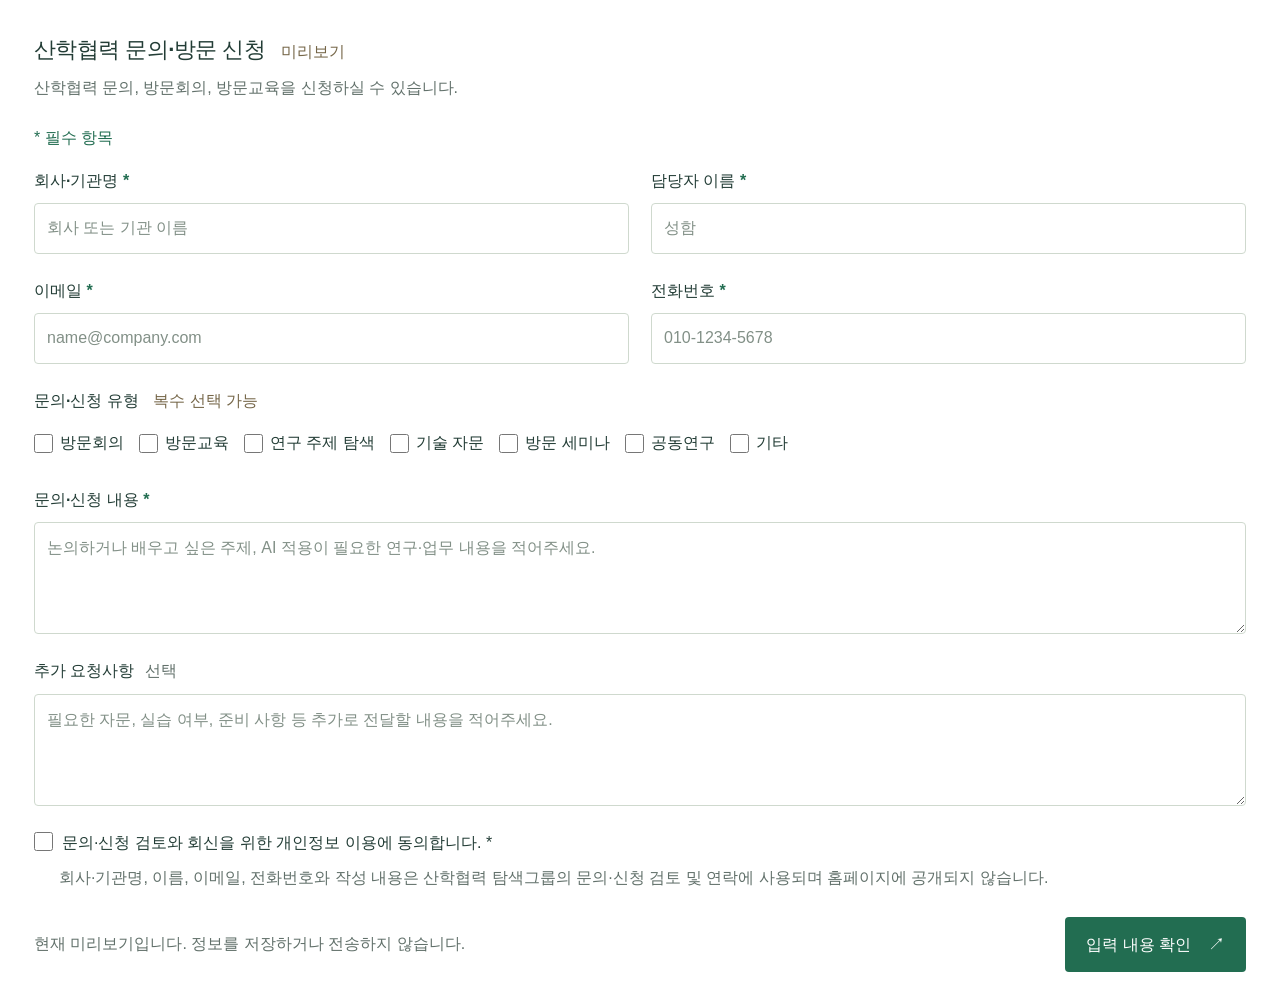
==== google-apps-script/Index.html @ 17bc59cc "Add visit meeting and training requests to inquiry form" ====
<!doctype html>
<html lang="ko">
<head>
  <meta charset="utf-8">
  <meta name="viewport" content="width=device-width,initial-scale=1">
  <meta name="referrer" content="no-referrer">
  <base target="_top">
  <title>산학협력 문의·방문 신청</title>
  <style>
    /* Installed KoPubWorld fonts only. Public webfont hosting requires publisher approval. */
    @font-face { font-family:"KoPubWorld Dotum"; font-style:normal; font-weight:400; font-display:swap; src:local("KoPubWorldDotum Medium"), local("KoPubWorldDotumMedium"), local("KoPubWorld돋움체 Medium"); }
    @font-face { font-family:"KoPubWorld Dotum"; font-style:normal; font-weight:700; font-display:swap; src:local("KoPubWorldDotum Bold"), local("KoPubWorldDotumBold"), local("KoPubWorld돋움체 Bold"); }


    :root{--ink:#233d36;--muted:#62716b;--green:#226d51;--line:#dce3d9;--paper:#f8f9f4}
    *{box-sizing:border-box}body{font-size:16px;margin:0;background:#fff;color:var(--ink);font-family:"KoPubWorld Dotum","Malgun Gothic","Apple SD Gothic Neo",sans-serif;font-synthesis:none;line-height:1.65;word-break:keep-all;overflow-wrap:break-word}p,h2{margin:0}button,input,textarea{font:inherit}button{cursor:pointer}.form-shell{padding:32px 34px 30px}h2{font-size:22px;letter-spacing:-.025em}.form-intro{font-size:16px;color:var(--muted);margin:7px 0 23px}.required{margin-top:18px;font-size:16px;color:var(--green);margin-bottom:17px}.form-grid{display:grid;grid-template-columns:1fr 1fr;gap:19px 20px}.field{display:flex;flex-direction:column;gap:7px}.field-wide{grid-column:1/-1}label,legend{font-size:16px;font-weight:700}label small{font-size:16px;color:var(--muted);font-weight:400;margin-left:6px}label span,.required span{color:var(--green)}input[type=text],input[type=email],input[type=tel],textarea{width:100%;border:1px solid #cfd9ce;border-radius:4px;padding:11px 12px;font-size:16px;background:#fff;color:var(--ink);min-height:45px;outline:none}input::placeholder,textarea::placeholder{color:#829087;font-size:16px}input:focus,textarea:focus{border-color:var(--green);box-shadow:0 0 0 3px #226d5112}textarea{min-height:112px;resize:vertical;line-height:1.8}fieldset{border:0;margin:0;padding:0;min-width:0}legend{margin-bottom:9px;padding:0}.choices{display:flex;flex-wrap:wrap;gap:9px 15px}.choices label{display:inline-flex;gap:7px;align-items:center;font-size:16px;font-weight:400;min-height:30px}.choices input,.consent input{width:16px;height:16px;accent-color:var(--green);flex-shrink:0;margin:0}.field-help{font-size:16px;color:var(--muted);margin-top:0}.consent{display:flex;gap:9px;align-items:flex-start;margin:23px 0 7px;font-size:16px;font-weight:400}.consent input{margin-top:3px}.privacy{font-size:16px;color:var(--muted);padding-left:25px;line-height:1.8}.submit-row{display:flex;align-items:center;justify-content:space-between;gap:16px;margin-top:24px}.submit-row p{font-size:16px;color:var(--muted)}.submit{border:0;border-radius:4px;background:var(--green);color:white;font-weight:700;font-size:16px;padding:13px 21px;min-height:47px;white-space:nowrap}.submit span{font-size:17px;margin-left:17px}.submit:hover{background:#19563f}.submit:disabled{opacity:.55;cursor:wait}.submit:focus-visible,input:focus-visible,textarea:focus-visible{outline:2px solid #287dba;outline-offset:3px}.status{margin-top:20px;border:1px solid #cbdcc4;border-radius:4px;padding:15px 17px;background:var(--paper);font-size:16px;line-height:1.9}.status:empty{display:none}.status.error{border-color:#dab2a9;background:#fff7f4;color:#803f32}.status strong{display:block;margin-bottom:3px}.trap{position:absolute;left:-9999px;top:0;width:1px;height:1px;overflow:hidden}.preview-label{font-size:16px;color:#756648;display:inline-block;margin-left:10px;font-weight:400;letter-spacing:0}.success-panel{padding:35px 10px}.success-check{width:48px;height:48px;border-radius:50%;background:#edf2e7;color:var(--green);display:grid;place-items:center;font-size:25px;margin-bottom:22px}.success-panel h2{font-size:25px}.success-panel p{font-size:16px;color:var(--muted);margin-top:13px;line-height:1.9}.receipt{display:block;font-size:16px;color:var(--green);margin-top:22px}.success-panel button{margin-top:25px;background:white;border:1px solid var(--line);padding:10px 16px;border-radius:4px;color:var(--green);font-size:16px}[hidden]{display:none!important}
    @media(max-width:600px){.form-shell{padding:25px 20px}.form-grid{grid-template-columns:1fr;gap:19px}.field-wide{grid-column:auto}h2{font-size:21px}.form-intro{font-size:16px}.submit-row{align-items:stretch;flex-direction:column}.submit{width:100%}.privacy{font-size:16px}.choices{gap:9px 14px}.form-shell label{font-size:16px}.submit-row p{font-size:16px}.consent{font-size:16px}input[type=text],input[type=email],input[type=tel],textarea{font-size:16px}.status{font-size:16px;padding:13px}.preview-label{font-size:16px;margin-left:5px}}
    .form-grid{gap:24px 22px}.field{gap:9px}.choices label{min-height:40px}.choices input,.consent input{width:19px;height:19px}.submit-row{flex-wrap:wrap}.submit-row p{flex:1 1 240px}.submit{font-size:18px}.privacy{line-height:1.8}.preview-label{line-height:1.6}.form-shell .consent{line-height:1.75}.success-panel p{font-size:16px}
    @media(max-width:600px){.submit-row p{flex:auto}.form-shell{padding:28px 20px}.choices{gap:8px 18px}.privacy{padding-left:28px}}
    .visit-details{border:1px solid var(--line);border-radius:4px;padding:20px;background:#f8faf5}.visit-details legend{padding:0 7px;margin:0}.visit-details>.field-help{margin:0 0 18px}.visit-details .form-grid{gap:20px}.field label #research-label{color:var(--ink)}
    @media(max-width:600px){.visit-details{padding:17px 14px}.form-shell h2{font-size:23px}}
    @media(prefers-reduced-motion:reduce){*{scroll-behavior:auto!important}}
  </style>
</head>
<body>
  <div class="form-shell">
    <div id="form-view">
      <h2>산학협력 문의·방문 신청 <span id="preview-label" class="preview-label" hidden>미리보기</span></h2>
      <p class="form-intro">산학협력 문의, 방문회의, 방문교육을 신청하실 수 있습니다.</p>
      <p class="required"><span>*</span> 필수 항목</p>
      <form id="inquiry" novalidate>
        <div class="form-grid">
          <div class="field"><label for="company">회사·기관명 <span>*</span></label><input id="company" name="company" type="text" autocomplete="organization" maxlength="120" placeholder="회사 또는 기관 이름" required></div>
          <div class="field"><label for="name">담당자 이름 <span>*</span></label><input id="name" name="name" type="text" autocomplete="name" maxlength="60" placeholder="성함" required></div>
          <div class="field"><label for="email">이메일 <span>*</span></label><input id="email" name="email" type="email" autocomplete="email" maxlength="254" placeholder="name@company.com" required></div>
          <div class="field"><label for="phone">전화번호 <span>*</span></label><input id="phone" name="phone" type="tel" inputmode="tel" autocomplete="tel" maxlength="30" placeholder="010-1234-5678" required></div>
          <fieldset class="field-wide"><legend>문의·신청 유형 <span class="preview-label">복수 선택 가능</span></legend><div class="choices"><label><input type="checkbox" name="types" value="방문회의">방문회의</label><label><input type="checkbox" name="types" value="방문교육">방문교육</label><label><input type="checkbox" name="types" value="연구 주제 탐색">연구 주제 탐색</label><label><input type="checkbox" name="types" value="기술 자문">기술 자문</label><label><input type="checkbox" name="types" value="방문 세미나">방문 세미나</label><label><input type="checkbox" name="types" value="공동연구">공동연구</label><label><input type="checkbox" name="types" value="기타">기타</label></div></fieldset>
          <div class="field field-wide"><label for="research"><span id="research-label">문의·신청 내용</span> <span>*</span></label><textarea id="research" name="research" maxlength="3000" required placeholder="논의하거나 배우고 싶은 주제, AI 적용이 필요한 연구·업무 내용을 적어주세요."></textarea></div>
          <fieldset id="visit-details" class="visit-details field-wide" hidden disabled>
            <legend>방문 신청 정보 <span class="preview-label">선택 항목</span></legend>
            <p class="field-help">희망 내용을 적어주시면 담당자가 일정과 진행 방식을 협의합니다.</p>
            <div class="form-grid">
              <div class="field"><label for="preferredSchedule">희망 일정</label><input id="preferredSchedule" name="preferredSchedule" type="text" maxlength="200" placeholder="예: 11월 중 평일 오후 / 협의 가능"></div>
              <div class="field"><label for="visitLocation">희망 장소</label><input id="visitLocation" name="visitLocation" type="text" maxlength="200" placeholder="예: 성남 본사 회의실 / 온라인"></div>
              <div class="field field-wide"><label for="audience">참석 대상·예상 인원</label><input id="audience" name="audience" type="text" maxlength="200" placeholder="예: 설계·연구개발 담당자 약 20명, AI 입문 수준"></div>
              <div class="field field-wide" id="training-details" hidden><label for="trainingDuration">희망 교육 시간</label><input id="trainingDuration" name="trainingDuration" type="text" maxlength="100" placeholder="예: 2시간 특강 / 반나절 실습 / 협의 가능" disabled></div>
            </div>
          </fieldset>
          <div class="field field-wide"><label for="advice">추가 요청사항 <small>선택</small></label><textarea id="advice" name="advice" maxlength="3000" placeholder="필요한 자문, 실습 여부, 준비 사항 등 추가로 전달할 내용을 적어주세요."></textarea></div>
        </div>
        <div class="trap" aria-hidden="true"><label for="website">Website</label><input id="website" name="website" type="text" tabindex="-1" autocomplete="off"></div>
        <label class="consent" for="consent"><input id="consent" name="consent" type="checkbox" required>문의·신청 검토와 회신을 위한 개인정보 이용에 동의합니다. *</label>
        <p class="privacy">회사·기관명, 이름, 이메일, 전화번호와 작성 내용은 산학협력 탐색그룹의 문의·신청 검토 및 연락에 사용되며 홈페이지에 공개되지 않습니다.</p>
        <div class="submit-row"><p id="submit-help">담당자가 이메일 또는 전화로 연락드립니다.</p><button class="submit" type="submit"><span id="submit-label" style="font-size:16px;margin:0">문의·신청 보내기</span><span aria-hidden="true">↗</span></button></div>
        <div id="status" class="status" role="status" aria-live="polite" tabindex="-1"></div>
      </form>
    </div>
    <section id="success-view" class="success-panel" hidden tabindex="-1"><div class="success-check" aria-hidden="true">✓</div><h2>문의·신청이 접수되었습니다.</h2><p>내용을 검토한 후 이메일 또는 전화로 연락드리겠습니다. 방문 일정은 담당자와 협의 후 확정됩니다.</p><span id="receipt" class="receipt"></span><button type="button" id="another">다른 문의·신청 작성하기</button></section>
    <noscript><p>문의 입력을 위해 브라우저의 JavaScript를 활성화해주세요. 현재 정보는 전송되지 않았습니다.</p></noscript>
  </div>
  <script>
    (() => {
      const form=document.getElementById('inquiry');
      const submit=form.querySelector('button[type=submit]');
      const status=document.getElementById('status');
      const live=!!(window.google && google.script && google.script.run);
      let startedAt=Date.now(), pending=false, submissionId='', fingerprint='', timer, attempt=0;
      if(!live){document.getElementById('preview-label').hidden=false;document.getElementById('submit-label').textContent='입력 내용 확인';document.getElementById('submit-help').textContent='현재 미리보기입니다. 정보를 저장하거나 전송하지 않습니다.';}
      function resize(){const height=Math.max(document.querySelector('.form-shell').scrollHeight,document.querySelector('.form-shell').getBoundingClientRect().height)+4;window.top.postMessage({channel:'ksme-inquiry-height',height},'*');}
      new ResizeObserver(resize).observe(document.querySelector('.form-shell'));
      function show(message,error=false){status.textContent=message;status.classList.toggle('error',error);resize();}
      function release(){pending=false;submit.disabled=false;clearTimeout(timer);document.getElementById('submit-label').textContent=live?'문의·신청 보내기':'입력 내용 확인';}
      function id(){if(window.crypto?.randomUUID)return crypto.randomUUID();return 'xxxxxxxx-xxxx-4xxx-yxxx-xxxxxxxxxxxx'.replace(/[xy]/g,c=>{const r=Math.random()*16|0;return(c==='x'?r:(r&3|8)).toString(16);});}
      const visitDetails=document.getElementById('visit-details');
      const trainingDetails=document.getElementById('training-details');
      function updateRequestFields(){
        const types=[...form.querySelectorAll('[name=types]:checked')].map(i=>i.value);
        const training=types.includes('방문교육');
        const visit=training||types.includes('방문회의')||types.includes('방문 세미나');
        visitDetails.hidden=!visit;visitDetails.disabled=!visit;
        trainingDetails.hidden=!training;form.trainingDuration.disabled=!training;
        document.getElementById('research-label').textContent=training?'방문 목적·희망 교육 주제':visit?'방문 목적·논의 주제':'문의·신청 내용';
        form.research.placeholder=training?'배우고 싶은 AI 주제, 교육 목표, 희망하는 강의·실습 내용을 적어주세요.':visit?'방문회의·세미나에서 논의할 주제와 필요한 협력 내용을 적어주세요.':'논의하거나 배우고 싶은 주제, AI 적용이 필요한 연구·업무 내용을 적어주세요.';
        resize();
      }
      form.querySelectorAll('[name=types]').forEach(input=>input.addEventListener('change',updateRequestFields));
      updateRequestFields();
      form.phone.addEventListener('input',()=>form.phone.setCustomValidity(''));
      form.addEventListener('submit',event=>{
        event.preventDefault();if(pending)return;
        for(const input of form.querySelectorAll('input[type=text],input[type=email],input[type=tel],textarea'))input.value=input.value.trim();
        const phone=form.phone.value;
        form.phone.setCustomValidity(/^\+?[0-9\s().-]+$/.test(phone)&&phone.replace(/\D/g,'').length>=7&&phone.replace(/\D/g,'').length<=15?'':'전화번호를 확인해주세요.');
        if(!form.reportValidity()){show('필수 항목, 연락처, 개인정보 이용 동의를 확인해주세요.',true);return;}
        const payload={company:form.company.value,name:form.elements.namedItem('name').value,email:form.email.value,phone:form.phone.value,types:[...form.querySelectorAll('[name=types]:checked')].map(i=>i.value),research:form.research.value,advice:form.advice.value,preferredSchedule:visitDetails.disabled?'':form.preferredSchedule.value,visitLocation:visitDetails.disabled?'':form.visitLocation.value,audience:visitDetails.disabled?'':form.audience.value,trainingDuration:form.trainingDuration.disabled?'':form.trainingDuration.value,consent:form.consent.checked,website:form.website.value,startedAt};
        if(!live){show('입력 내용을 확인했습니다. 미리보기 상태로, 저장이나 메일 발송은 하지 않았습니다.');return;}
        const nextFingerprint=JSON.stringify({...payload,startedAt:0});
        if(nextFingerprint!==fingerprint){submissionId=id();fingerprint=nextFingerprint;}
        payload.submissionId=submissionId;const thisAttempt=++attempt;pending=true;submit.disabled=true;document.getElementById('submit-label').textContent='접수 중…';show('문의·신청 내용을 접수하고 있습니다.');
        timer=setTimeout(()=>{if(thisAttempt!==attempt)return;release();show('접수 결과를 확인하지 못했습니다. 입력 내용은 유지됩니다. 잠시 후 다시 시도해주세요.',true);},45000);
        google.script.run.withSuccessHandler(result=>{
          if(thisAttempt!==attempt)return;release();
          if(!result?.ok){show(result?.message||'접수를 완료하지 못했습니다. 잠시 후 다시 시도해주세요.',true);return;}
          document.getElementById('form-view').hidden=true;document.getElementById('success-view').hidden=false;document.getElementById('receipt').textContent='접수번호 '+result.receipt;document.getElementById('success-view').focus();resize();
        }).withFailureHandler(()=>{if(thisAttempt!==attempt)return;release();show('접수 결과를 확인하지 못했습니다. 입력 내용은 유지됩니다. 잠시 후 다시 시도해주세요.',true);}).submitInquiry(payload);
      });
      document.getElementById('another').addEventListener('click',()=>{form.reset();updateRequestFields();show('');submissionId='';fingerprint='';startedAt=Date.now();document.getElementById('success-view').hidden=true;document.getElementById('form-view').hidden=false;form.company.focus();resize();});
      resize();
    })();
  </script>
</body>
</html>
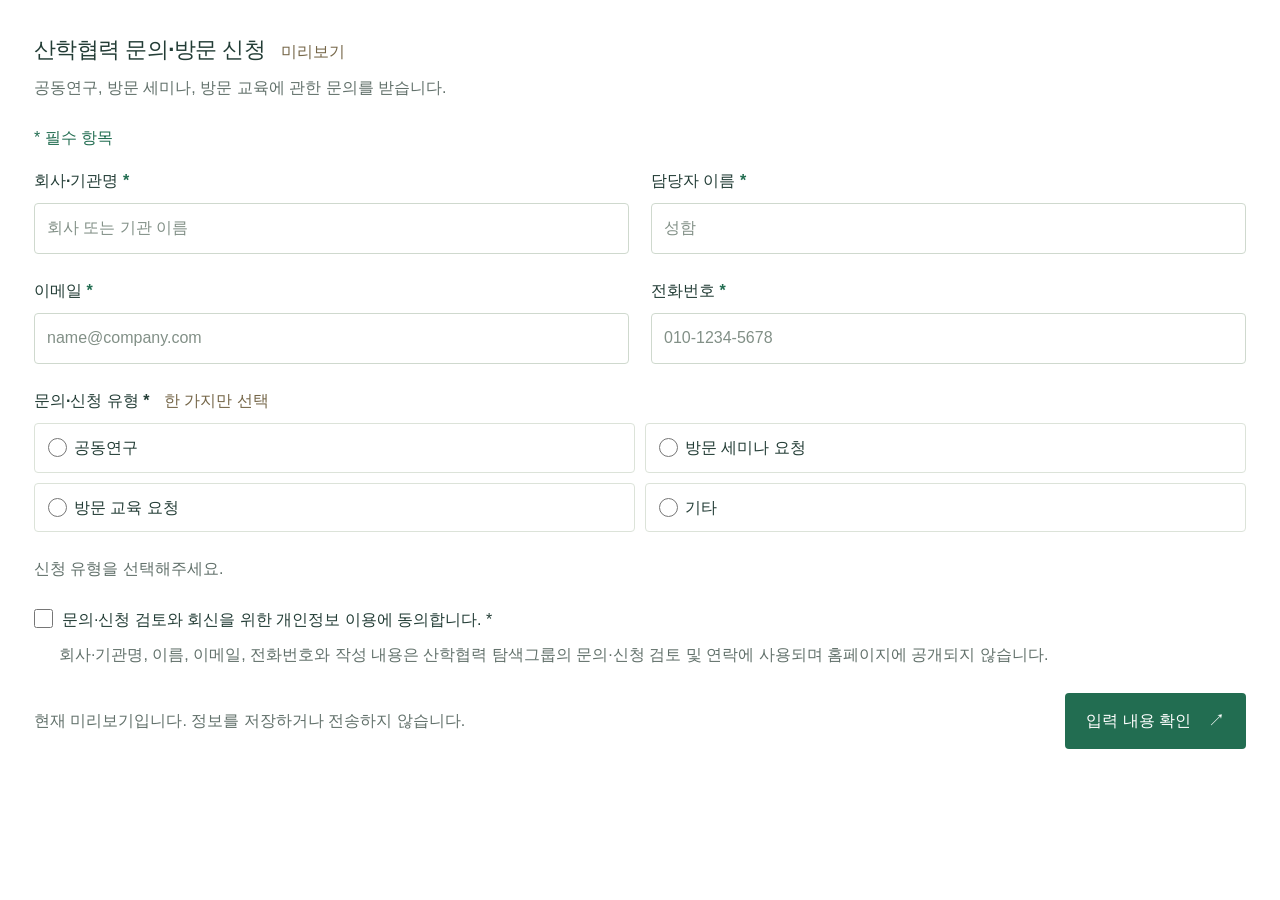
==== commit f4fd6797: "Simplify inquiry types and add preferred professor selection" ====
--- a/google-apps-script/Index.html
+++ b/google-apps-script/Index.html
@@ -19,6 +19,8 @@
     @media(max-width:600px){.submit-row p{flex:auto}.form-shell{padding:28px 20px}.choices{gap:8px 18px}.privacy{padding-left:28px}}
     .visit-details{border:1px solid var(--line);border-radius:4px;padding:20px;background:#f8faf5}.visit-details legend{padding:0 7px;margin:0}.visit-details>.field-help{margin:0 0 18px}.visit-details .form-grid{gap:20px}.field label #research-label{color:var(--ink)}
     @media(max-width:600px){.visit-details{padding:17px 14px}.form-shell h2{font-size:23px}}
+    .request-types{display:grid;grid-template-columns:repeat(2,minmax(0,1fr));gap:10px}.request-types label{border:1px solid var(--line);border-radius:4px;padding:11px 13px;line-height:1.6}.request-types label:has(input:checked){border-color:var(--green);background:#edf4ed;font-weight:700}.professor-picker{border:1px solid var(--line);border-radius:4px}.professor-picker summary{cursor:pointer;padding:13px 15px;font-size:16px;color:var(--green)}.professor-picker summary span{margin-left:12px;color:var(--muted)}.professor-options{display:grid;grid-template-columns:repeat(auto-fit,minmax(210px,1fr));gap:8px;padding:0 13px 13px}.professor-options label{display:flex;align-items:flex-start;gap:10px;padding:10px;background:#f8faf5;font-weight:400;line-height:1.6}.professor-options input{width:19px;height:19px;margin:4px 0 0;accent-color:var(--green);flex-shrink:0}.professor-options label>span{color:var(--ink)}.professor-options strong{display:block}.professor-affiliation{display:block;color:var(--muted);font-weight:400}.selected-professors{margin-top:9px}.professor-picker summary:focus-visible{outline:2px solid #287dba;outline-offset:3px}
+    @media(max-width:600px){.request-types{grid-template-columns:1fr}.professor-options{grid-template-columns:1fr}}
     @media(prefers-reduced-motion:reduce){*{scroll-behavior:auto!important}}
   </style>
 </head>
@@ -26,7 +28,7 @@
   <div class="form-shell">
     <div id="form-view">
       <h2>산학협력 문의·방문 신청 <span id="preview-label" class="preview-label" hidden>미리보기</span></h2>
-      <p class="form-intro">산학협력 문의, 방문회의, 방문교육을 신청하실 수 있습니다.</p>
+      <p class="form-intro">공동연구, 방문 세미나, 방문 교육에 관한 문의를 받습니다.</p>
       <p class="required"><span>*</span> 필수 항목</p>
       <form id="inquiry" novalidate>
         <div class="form-grid">
@@ -34,8 +36,44 @@
           <div class="field"><label for="name">담당자 이름 <span>*</span></label><input id="name" name="name" type="text" autocomplete="name" maxlength="60" placeholder="성함" required></div>
           <div class="field"><label for="email">이메일 <span>*</span></label><input id="email" name="email" type="email" autocomplete="email" maxlength="254" placeholder="name@company.com" required></div>
           <div class="field"><label for="phone">전화번호 <span>*</span></label><input id="phone" name="phone" type="tel" inputmode="tel" autocomplete="tel" maxlength="30" placeholder="010-1234-5678" required></div>
-          <fieldset class="field-wide"><legend>문의·신청 유형 <span class="preview-label">복수 선택 가능</span></legend><div class="choices"><label><input type="checkbox" name="types" value="방문회의">방문회의</label><label><input type="checkbox" name="types" value="방문교육">방문교육</label><label><input type="checkbox" name="types" value="연구 주제 탐색">연구 주제 탐색</label><label><input type="checkbox" name="types" value="기술 자문">기술 자문</label><label><input type="checkbox" name="types" value="방문 세미나">방문 세미나</label><label><input type="checkbox" name="types" value="공동연구">공동연구</label><label><input type="checkbox" name="types" value="기타">기타</label></div></fieldset>
-          <div class="field field-wide"><label for="research"><span id="research-label">문의·신청 내용</span> <span>*</span></label><textarea id="research" name="research" maxlength="3000" required placeholder="논의하거나 배우고 싶은 주제, AI 적용이 필요한 연구·업무 내용을 적어주세요."></textarea></div>
+          <fieldset class="field-wide"><legend>문의·신청 유형 <span>*</span> <span class="preview-label">한 가지만 선택</span></legend><div class="choices request-types"><label><input type="radio" name="types" value="공동연구" required>공동연구</label><label><input type="radio" name="types" value="방문 세미나 요청" required>방문 세미나 요청</label><label><input type="radio" name="types" value="방문 교육 요청" required>방문 교육 요청</label><label><input type="radio" name="types" value="기타" required>기타</label></div></fieldset>
+          <p id="choose-type" class="field-help field-wide">신청 유형을 선택해주세요.</p>
+          <fieldset id="professor-field" class="field-wide" hidden disabled>
+            <legend>희망 교수 <span class="preview-label">선택 · 복수 선택 가능</span></legend>
+            <details class="professor-picker"><summary>교수진 명단에서 선택 <span id="professor-count">0명 선택</span></summary>
+              <div class="professor-options">
+                  <label><input type="checkbox" name="professors" value="이세진"><span><strong>이세진</strong><span class="professor-affiliation">공주대학교</span></span></label>
+                  <label><input type="checkbox" name="professors" value="유용균"><span><strong>유용균</strong><span class="professor-affiliation">KAERI</span></span></label>
+                  <label><input type="checkbox" name="professors" value="임재혁"><span><strong>임재혁</strong><span class="professor-affiliation">경희대학교</span></span></label>
+                  <label><input type="checkbox" name="professors" value="최상헌"><span><strong>최상헌</strong><span class="professor-affiliation">경북대학교</span></span></label>
+                  <label><input type="checkbox" name="professors" value="송재복"><span><strong>송재복</strong><span class="professor-affiliation">고려대학교</span></span></label>
+                  <label><input type="checkbox" name="professors" value="강남우"><span><strong>강남우</strong><span class="professor-affiliation">KAIST</span></span></label>
+                  <label><input type="checkbox" name="professors" value="김남중"><span><strong>김남중</strong><span class="professor-affiliation">서강대학교</span></span></label>
+                  <label><input type="checkbox" name="professors" value="민경민"><span><strong>민경민</strong><span class="professor-affiliation">연세대학교</span></span></label>
+                  <label><input type="checkbox" name="professors" value="손정우"><span><strong>손정우</strong><span class="professor-affiliation">금오공과대학교</span></span></label>
+                  <label><input type="checkbox" name="professors" value="심주용"><span><strong>심주용</strong><span class="professor-affiliation">숙명여자대학교</span></span></label>
+                  <label><input type="checkbox" name="professors" value="오현석"><span><strong>오현석</strong><span class="professor-affiliation">GIST</span></span></label>
+                  <label><input type="checkbox" name="professors" value="유승화"><span><strong>유승화</strong><span class="professor-affiliation">KAIST</span></span></label>
+                  <label><input type="checkbox" name="professors" value="이상승"><span><strong>이상승</strong><span class="professor-affiliation">인하대학교</span></span></label>
+                  <label><input type="checkbox" name="professors" value="이수영"><span><strong>이수영</strong><span class="professor-affiliation">중앙대학교</span></span></label>
+                  <label><input type="checkbox" name="professors" value="이승철"><span><strong>이승철</strong><span class="professor-affiliation">KAIST</span></span></label>
+                  <label><input type="checkbox" name="professors" value="이덕진"><span><strong>이덕진</strong><span class="professor-affiliation">전북대학교</span></span></label>
+                  <label><input type="checkbox" name="professors" value="이진우"><span><strong>이진우</strong><span class="professor-affiliation">아주대학교</span></span></label>
+                  <label><input type="checkbox" name="professors" value="전준구"><span><strong>전준구</strong><span class="professor-affiliation">POSTECH</span></span></label>
+                  <label><input type="checkbox" name="professors" value="하종문"><span><strong>하종문</strong><span class="professor-affiliation">아주대학교</span></span></label>
+                  <label><input type="checkbox" name="professors" value="현재상"><span><strong>현재상</strong><span class="professor-affiliation">연세대학교</span></span></label>
+                  <label><input type="checkbox" name="professors" value="김태진"><span><strong>김태진</strong><span class="professor-affiliation">전북대학교</span></span></label>
+                  <label><input type="checkbox" name="professors" value="정준하"><span><strong>정준하</strong><span class="professor-affiliation">아주대학교</span></span></label>
+                  <label><input type="checkbox" name="professors" value="박찬희"><span><strong>박찬희</strong><span class="professor-affiliation">서울시립대학교</span></span></label>
+                  <label><input type="checkbox" name="professors" value="박범수"><span><strong>박범수</strong><span class="professor-affiliation">서울과학기술대학교</span></span></label>
+                  <label><input type="checkbox" name="professors" value="양선웅"><span><strong>양선웅</strong><span class="professor-affiliation">한양대학교</span></span></label>
+                  <label><input type="checkbox" name="professors" value="김대겸"><span><strong>김대겸</strong><span class="professor-affiliation">고려대학교</span></span></label>
+              </div>
+            </details>
+            <p id="selected-professors" class="field-help selected-professors" aria-live="polite">지정하지 않음</p>
+          </fieldset>
+          <div id="interest-field" class="field field-wide" hidden><label for="interest">관심 분야 <span>*</span></label><input id="interest" name="interest" type="text" maxlength="300" placeholder="예: 설계 최적화, 고장 진단, 생성형 AI" required disabled></div>
+          <div id="research-field" class="field field-wide" hidden><label for="research"><span id="research-label">문의·신청 내용</span> <span>*</span></label><textarea id="research" name="research" maxlength="3000" required disabled placeholder="논의하거나 AI 적용이 필요한 연구·업무 내용을 적어주세요."></textarea></div>
           <fieldset id="visit-details" class="visit-details field-wide" hidden disabled>
             <legend>방문 신청 정보 <span class="preview-label">선택 항목</span></legend>
             <p class="field-help">희망 내용을 적어주시면 담당자가 일정과 진행 방식을 협의합니다.</p>
@@ -46,7 +84,7 @@
               <div class="field field-wide" id="training-details" hidden><label for="trainingDuration">희망 교육 시간</label><input id="trainingDuration" name="trainingDuration" type="text" maxlength="100" placeholder="예: 2시간 특강 / 반나절 실습 / 협의 가능" disabled></div>
             </div>
           </fieldset>
-          <div class="field field-wide"><label for="advice">추가 요청사항 <small>선택</small></label><textarea id="advice" name="advice" maxlength="3000" placeholder="필요한 자문, 실습 여부, 준비 사항 등 추가로 전달할 내용을 적어주세요."></textarea></div>
+          <div id="advice-field" class="field field-wide" hidden><label for="advice">추가 요청사항 <small>선택</small></label><textarea id="advice" name="advice" maxlength="3000" disabled placeholder="필요한 자문, 실습 여부, 준비 사항 등 추가로 전달할 내용을 적어주세요."></textarea></div>
         </div>
         <div class="trap" aria-hidden="true"><label for="website">Website</label><input id="website" name="website" type="text" tabindex="-1" autocomplete="off"></div>
         <label class="consent" for="consent"><input id="consent" name="consent" type="checkbox" required>문의·신청 검토와 회신을 위한 개인정보 이용에 동의합니다. *</label>
@@ -55,7 +93,7 @@
         <div id="status" class="status" role="status" aria-live="polite" tabindex="-1"></div>
       </form>
     </div>
-    <section id="success-view" class="success-panel" hidden tabindex="-1"><div class="success-check" aria-hidden="true">✓</div><h2>문의·신청이 접수되었습니다.</h2><p>내용을 검토한 후 이메일 또는 전화로 연락드리겠습니다. 방문 일정은 담당자와 협의 후 확정됩니다.</p><span id="receipt" class="receipt"></span><button type="button" id="another">다른 문의·신청 작성하기</button></section>
+    <section id="success-view" class="success-panel" hidden tabindex="-1"><div class="success-check" aria-hidden="true">✓</div><h2>문의·신청이 접수되었습니다.</h2><p id="success-message">내용을 검토한 후 이메일 또는 전화로 연락드리겠습니다.</p><span id="receipt" class="receipt"></span><button type="button" id="another">다른 문의·신청 작성하기</button></section>
     <noscript><p>문의 입력을 위해 브라우저의 JavaScript를 활성화해주세요. 현재 정보는 전송되지 않았습니다.</p></noscript>
   </div>
   <script>
@@ -73,17 +111,31 @@
       function id(){if(window.crypto?.randomUUID)return crypto.randomUUID();return 'xxxxxxxx-xxxx-4xxx-yxxx-xxxxxxxxxxxx'.replace(/[xy]/g,c=>{const r=Math.random()*16|0;return(c==='x'?r:(r&3|8)).toString(16);});}
       const visitDetails=document.getElementById('visit-details');
       const trainingDetails=document.getElementById('training-details');
+      const professorField=document.getElementById('professor-field');
+      function updateProfessorSummary(){
+        const names=[...form.querySelectorAll('[name=professors]:checked')].map(i=>i.value);
+        document.getElementById('professor-count').textContent=names.length+'명 선택';
+        document.getElementById('selected-professors').textContent=names.length?names.join(', '):'지정하지 않음';
+        resize();
+      }
       function updateRequestFields(){
-        const types=[...form.querySelectorAll('[name=types]:checked')].map(i=>i.value);
-        const training=types.includes('방문교육');
-        const visit=training||types.includes('방문회의')||types.includes('방문 세미나');
+        const type=form.querySelector('[name=types]:checked')?.value||'';
+        const details=!!type&&type!=='기타';
+        const training=type==='방문 교육 요청';
+        const visit=training||type==='방문 세미나 요청';
+        document.getElementById('choose-type').hidden=!!type;
+        professorField.hidden=!details;professorField.disabled=!details;
+        document.getElementById('interest-field').hidden=!details;form.interest.disabled=!details;
+        document.getElementById('advice-field').hidden=!details;form.advice.disabled=!details;
+        document.getElementById('research-field').hidden=!type;form.research.disabled=!type;
         visitDetails.hidden=!visit;visitDetails.disabled=!visit;
         trainingDetails.hidden=!training;form.trainingDuration.disabled=!training;
-        document.getElementById('research-label').textContent=training?'방문 목적·희망 교육 주제':visit?'방문 목적·논의 주제':'문의·신청 내용';
-        form.research.placeholder=training?'배우고 싶은 AI 주제, 교육 목표, 희망하는 강의·실습 내용을 적어주세요.':visit?'방문회의·세미나에서 논의할 주제와 필요한 협력 내용을 적어주세요.':'논의하거나 배우고 싶은 주제, AI 적용이 필요한 연구·업무 내용을 적어주세요.';
-        resize();
+        document.getElementById('research-label').textContent=type==='기타'?'기타 문의 내용':training?'희망 교육 내용':visit?'희망 세미나 내용':'논의·연구 내용';
+        form.research.placeholder=type==='기타'?'문의하거나 요청하고 싶은 내용을 자유롭게 적어주세요.':training?'배우고 싶은 AI 주제, 교육 목표, 희망하는 강의·실습 내용을 적어주세요.':visit?'세미나에서 듣거나 논의하고 싶은 주제와 연구·업무 내용을 적어주세요.':'논의하거나 AI 적용이 필요한 연구·업무 내용을 적어주세요.';
+        updateProfessorSummary();
       }
       form.querySelectorAll('[name=types]').forEach(input=>input.addEventListener('change',updateRequestFields));
+      form.querySelectorAll('[name=professors]').forEach(input=>input.addEventListener('change',updateProfessorSummary));
       updateRequestFields();
       form.phone.addEventListener('input',()=>form.phone.setCustomValidity(''));
       form.addEventListener('submit',event=>{
@@ -92,7 +144,7 @@
         const phone=form.phone.value;
         form.phone.setCustomValidity(/^\+?[0-9\s().-]+$/.test(phone)&&phone.replace(/\D/g,'').length>=7&&phone.replace(/\D/g,'').length<=15?'':'전화번호를 확인해주세요.');
         if(!form.reportValidity()){show('필수 항목, 연락처, 개인정보 이용 동의를 확인해주세요.',true);return;}
-        const payload={company:form.company.value,name:form.elements.namedItem('name').value,email:form.email.value,phone:form.phone.value,types:[...form.querySelectorAll('[name=types]:checked')].map(i=>i.value),research:form.research.value,advice:form.advice.value,preferredSchedule:visitDetails.disabled?'':form.preferredSchedule.value,visitLocation:visitDetails.disabled?'':form.visitLocation.value,audience:visitDetails.disabled?'':form.audience.value,trainingDuration:form.trainingDuration.disabled?'':form.trainingDuration.value,consent:form.consent.checked,website:form.website.value,startedAt};
+        const payload={company:form.company.value,name:form.elements.namedItem('name').value,email:form.email.value,phone:form.phone.value,types:[...form.querySelectorAll('[name=types]:checked')].map(i=>i.value),research:form.research.value,advice:form.advice.disabled?'':form.advice.value,interest:form.interest.disabled?'':form.interest.value,professors:professorField.disabled?[]:[...form.querySelectorAll('[name=professors]:checked')].map(i=>i.value),preferredSchedule:visitDetails.disabled?'':form.preferredSchedule.value,visitLocation:visitDetails.disabled?'':form.visitLocation.value,audience:visitDetails.disabled?'':form.audience.value,trainingDuration:form.trainingDuration.disabled?'':form.trainingDuration.value,consent:form.consent.checked,website:form.website.value,startedAt};
         if(!live){show('입력 내용을 확인했습니다. 미리보기 상태로, 저장이나 메일 발송은 하지 않았습니다.');return;}
         const nextFingerprint=JSON.stringify({...payload,startedAt:0});
         if(nextFingerprint!==fingerprint){submissionId=id();fingerprint=nextFingerprint;}
@@ -101,10 +153,10 @@
         google.script.run.withSuccessHandler(result=>{
           if(thisAttempt!==attempt)return;release();
           if(!result?.ok){show(result?.message||'접수를 완료하지 못했습니다. 잠시 후 다시 시도해주세요.',true);return;}
-          document.getElementById('form-view').hidden=true;document.getElementById('success-view').hidden=false;document.getElementById('receipt').textContent='접수번호 '+result.receipt;document.getElementById('success-view').focus();resize();
+          document.getElementById('form-view').hidden=true;document.getElementById('success-view').hidden=false;document.getElementById('receipt').textContent='접수번호 '+result.receipt;document.getElementById('success-message').textContent='내용을 검토한 후 이메일 또는 전화로 연락드리겠습니다.'+(visitDetails.disabled?'':' 방문 일정은 담당자와 협의 후 확정됩니다.');document.getElementById('success-view').focus();resize();
         }).withFailureHandler(()=>{if(thisAttempt!==attempt)return;release();show('접수 결과를 확인하지 못했습니다. 입력 내용은 유지됩니다. 잠시 후 다시 시도해주세요.',true);}).submitInquiry(payload);
       });
-      document.getElementById('another').addEventListener('click',()=>{form.reset();updateRequestFields();show('');submissionId='';fingerprint='';startedAt=Date.now();document.getElementById('success-view').hidden=true;document.getElementById('form-view').hidden=false;form.company.focus();resize();});
+      document.getElementById('another').addEventListener('click',()=>{form.reset();document.querySelector('.professor-picker').open=false;updateRequestFields();show('');submissionId='';fingerprint='';startedAt=Date.now();document.getElementById('success-view').hidden=true;document.getElementById('form-view').hidden=false;form.company.focus();resize();});
       resize();
     })();
   </script>
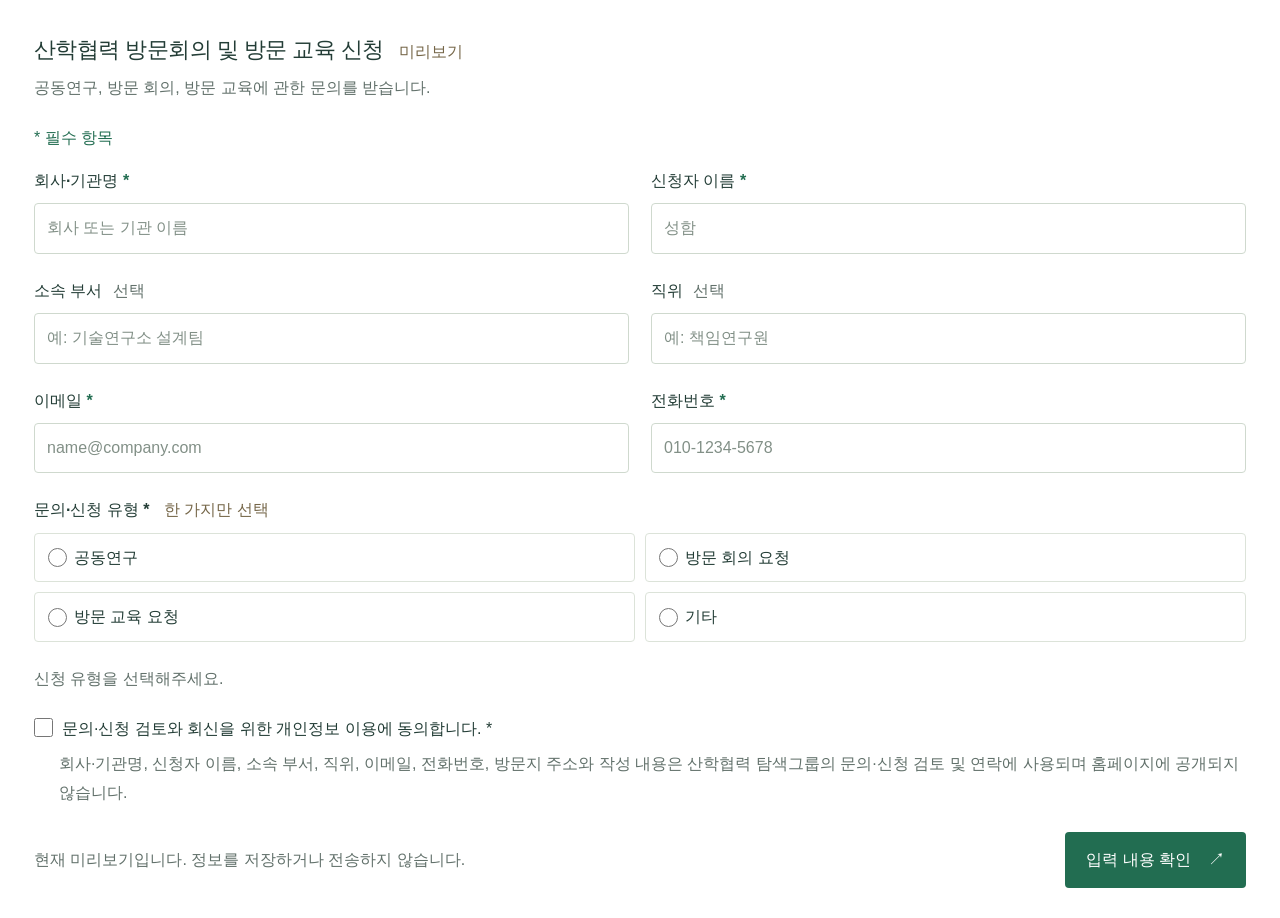
==== commit 029ec425: "Apply visit meeting and education application feedback" ====
--- a/google-apps-script/Index.html
+++ b/google-apps-script/Index.html
@@ -5,7 +5,7 @@
   <meta name="viewport" content="width=device-width,initial-scale=1">
   <meta name="referrer" content="no-referrer">
   <base target="_top">
-  <title>산학협력 문의·방문 신청</title>
+  <title>산학협력 방문회의 및 방문 교육 신청</title>
   <style>
     /* Installed KoPubWorld fonts only. Public webfont hosting requires publisher approval. */
     @font-face { font-family:"KoPubWorld Dotum"; font-style:normal; font-weight:400; font-display:swap; src:local("KoPubWorldDotum Medium"), local("KoPubWorldDotumMedium"), local("KoPubWorld돋움체 Medium"); }
@@ -27,16 +27,18 @@
 <body>
   <div class="form-shell">
     <div id="form-view">
-      <h2>산학협력 문의·방문 신청 <span id="preview-label" class="preview-label" hidden>미리보기</span></h2>
-      <p class="form-intro">공동연구, 방문 세미나, 방문 교육에 관한 문의를 받습니다.</p>
+      <h2>산학협력 방문회의 및 방문 교육 신청 <span id="preview-label" class="preview-label" hidden>미리보기</span></h2>
+      <p class="form-intro">공동연구, 방문 회의, 방문 교육에 관한 문의를 받습니다.</p>
       <p class="required"><span>*</span> 필수 항목</p>
       <form id="inquiry" novalidate>
         <div class="form-grid">
           <div class="field"><label for="company">회사·기관명 <span>*</span></label><input id="company" name="company" type="text" autocomplete="organization" maxlength="120" placeholder="회사 또는 기관 이름" required></div>
-          <div class="field"><label for="name">담당자 이름 <span>*</span></label><input id="name" name="name" type="text" autocomplete="name" maxlength="60" placeholder="성함" required></div>
+          <div class="field"><label for="name">신청자 이름 <span>*</span></label><input id="name" name="name" type="text" autocomplete="name" maxlength="60" placeholder="성함" required></div>
+          <div class="field"><label for="department">소속 부서 <small>선택</small></label><input id="department" name="department" type="text" maxlength="120" placeholder="예: 기술연구소 설계팀"></div>
+          <div class="field"><label for="position">직위 <small>선택</small></label><input id="position" name="position" type="text" autocomplete="organization-title" maxlength="80" placeholder="예: 책임연구원"></div>
           <div class="field"><label for="email">이메일 <span>*</span></label><input id="email" name="email" type="email" autocomplete="email" maxlength="254" placeholder="name@company.com" required></div>
           <div class="field"><label for="phone">전화번호 <span>*</span></label><input id="phone" name="phone" type="tel" inputmode="tel" autocomplete="tel" maxlength="30" placeholder="010-1234-5678" required></div>
-          <fieldset class="field-wide"><legend>문의·신청 유형 <span>*</span> <span class="preview-label">한 가지만 선택</span></legend><div class="choices request-types"><label><input type="radio" name="types" value="공동연구" required>공동연구</label><label><input type="radio" name="types" value="방문 세미나 요청" required>방문 세미나 요청</label><label><input type="radio" name="types" value="방문 교육 요청" required>방문 교육 요청</label><label><input type="radio" name="types" value="기타" required>기타</label></div></fieldset>
+          <fieldset class="field-wide"><legend>문의·신청 유형 <span>*</span> <span class="preview-label">한 가지만 선택</span></legend><div class="choices request-types"><label><input type="radio" name="types" value="공동연구" required>공동연구</label><label><input type="radio" name="types" value="방문 회의 요청" required>방문 회의 요청</label><label><input type="radio" name="types" value="방문 교육 요청" required>방문 교육 요청</label><label><input type="radio" name="types" value="기타" required>기타</label></div></fieldset>
           <p id="choose-type" class="field-help field-wide">신청 유형을 선택해주세요.</p>
           <fieldset id="professor-field" class="field-wide" hidden disabled>
             <legend>희망 교수 <span class="preview-label">선택 · 복수 선택 가능</span></legend>
@@ -80,6 +82,7 @@
             <div class="form-grid">
               <div class="field"><label for="preferredSchedule">희망 일정</label><input id="preferredSchedule" name="preferredSchedule" type="text" maxlength="200" placeholder="예: 11월 중 평일 오후 / 협의 가능"></div>
               <div class="field"><label for="visitLocation">희망 장소</label><input id="visitLocation" name="visitLocation" type="text" maxlength="200" placeholder="예: 성남 본사 회의실 / 온라인"></div>
+              <div class="field field-wide"><label for="visitAddress">방문지 주소 <small>선택</small></label><input id="visitAddress" name="visitAddress" type="text" maxlength="200" placeholder="예: 경기도 성남시 분당구"><p class="field-help">시·도와 시·군·구까지만 적어주세요.</p></div>
               <div class="field field-wide"><label for="audience">참석 대상·예상 인원</label><input id="audience" name="audience" type="text" maxlength="200" placeholder="예: 설계·연구개발 담당자 약 20명, AI 입문 수준"></div>
               <div class="field field-wide" id="training-details" hidden><label for="trainingDuration">희망 교육 시간</label><input id="trainingDuration" name="trainingDuration" type="text" maxlength="100" placeholder="예: 2시간 특강 / 반나절 실습 / 협의 가능" disabled></div>
             </div>
@@ -88,7 +91,7 @@
         </div>
         <div class="trap" aria-hidden="true"><label for="website">Website</label><input id="website" name="website" type="text" tabindex="-1" autocomplete="off"></div>
         <label class="consent" for="consent"><input id="consent" name="consent" type="checkbox" required>문의·신청 검토와 회신을 위한 개인정보 이용에 동의합니다. *</label>
-        <p class="privacy">회사·기관명, 이름, 이메일, 전화번호와 작성 내용은 산학협력 탐색그룹의 문의·신청 검토 및 연락에 사용되며 홈페이지에 공개되지 않습니다.</p>
+        <p class="privacy">회사·기관명, 신청자 이름, 소속 부서, 직위, 이메일, 전화번호, 방문지 주소와 작성 내용은 산학협력 탐색그룹의 문의·신청 검토 및 연락에 사용되며 홈페이지에 공개되지 않습니다.</p>
         <div class="submit-row"><p id="submit-help">담당자가 이메일 또는 전화로 연락드립니다.</p><button class="submit" type="submit"><span id="submit-label" style="font-size:16px;margin:0">문의·신청 보내기</span><span aria-hidden="true">↗</span></button></div>
         <div id="status" class="status" role="status" aria-live="polite" tabindex="-1"></div>
       </form>
@@ -122,7 +125,7 @@
         const type=form.querySelector('[name=types]:checked')?.value||'';
         const details=!!type&&type!=='기타';
         const training=type==='방문 교육 요청';
-        const visit=training||type==='방문 세미나 요청';
+        const visit=training||type==='방문 회의 요청';
         document.getElementById('choose-type').hidden=!!type;
         professorField.hidden=!details;professorField.disabled=!details;
         document.getElementById('interest-field').hidden=!details;form.interest.disabled=!details;
@@ -130,8 +133,8 @@
         document.getElementById('research-field').hidden=!type;form.research.disabled=!type;
         visitDetails.hidden=!visit;visitDetails.disabled=!visit;
         trainingDetails.hidden=!training;form.trainingDuration.disabled=!training;
-        document.getElementById('research-label').textContent=type==='기타'?'기타 문의 내용':training?'희망 교육 내용':visit?'희망 세미나 내용':'논의·연구 내용';
-        form.research.placeholder=type==='기타'?'문의하거나 요청하고 싶은 내용을 자유롭게 적어주세요.':training?'배우고 싶은 AI 주제, 교육 목표, 희망하는 강의·실습 내용을 적어주세요.':visit?'세미나에서 듣거나 논의하고 싶은 주제와 연구·업무 내용을 적어주세요.':'논의하거나 AI 적용이 필요한 연구·업무 내용을 적어주세요.';
+        document.getElementById('research-label').textContent=type==='기타'?'기타 문의 내용':training?'희망 교육 내용':visit?'희망 회의 내용':'논의·연구 내용';
+        form.research.placeholder=type==='기타'?'문의하거나 요청하고 싶은 내용을 자유롭게 적어주세요.':training?'배우고 싶은 AI 주제, 교육 목표, 희망하는 강의·실습 내용을 적어주세요.':visit?'방문 회의에서 논의하고 싶은 주제와 연구·업무 내용을 적어주세요.':'논의하거나 AI 적용이 필요한 연구·업무 내용을 적어주세요.';
         updateProfessorSummary();
       }
       form.querySelectorAll('[name=types]').forEach(input=>input.addEventListener('change',updateRequestFields));
@@ -144,7 +147,7 @@
         const phone=form.phone.value;
         form.phone.setCustomValidity(/^\+?[0-9\s().-]+$/.test(phone)&&phone.replace(/\D/g,'').length>=7&&phone.replace(/\D/g,'').length<=15?'':'전화번호를 확인해주세요.');
         if(!form.reportValidity()){show('필수 항목, 연락처, 개인정보 이용 동의를 확인해주세요.',true);return;}
-        const payload={company:form.company.value,name:form.elements.namedItem('name').value,email:form.email.value,phone:form.phone.value,types:[...form.querySelectorAll('[name=types]:checked')].map(i=>i.value),research:form.research.value,advice:form.advice.disabled?'':form.advice.value,interest:form.interest.disabled?'':form.interest.value,professors:professorField.disabled?[]:[...form.querySelectorAll('[name=professors]:checked')].map(i=>i.value),preferredSchedule:visitDetails.disabled?'':form.preferredSchedule.value,visitLocation:visitDetails.disabled?'':form.visitLocation.value,audience:visitDetails.disabled?'':form.audience.value,trainingDuration:form.trainingDuration.disabled?'':form.trainingDuration.value,consent:form.consent.checked,website:form.website.value,startedAt};
+        const payload={department:form.department.value,position:form.position.value,visitAddress:visitDetails.disabled?'':form.visitAddress.value,company:form.company.value,name:form.elements.namedItem('name').value,email:form.email.value,phone:form.phone.value,types:[...form.querySelectorAll('[name=types]:checked')].map(i=>i.value),research:form.research.value,advice:form.advice.disabled?'':form.advice.value,interest:form.interest.disabled?'':form.interest.value,professors:professorField.disabled?[]:[...form.querySelectorAll('[name=professors]:checked')].map(i=>i.value),preferredSchedule:visitDetails.disabled?'':form.preferredSchedule.value,visitLocation:visitDetails.disabled?'':form.visitLocation.value,audience:visitDetails.disabled?'':form.audience.value,trainingDuration:form.trainingDuration.disabled?'':form.trainingDuration.value,consent:form.consent.checked,website:form.website.value,startedAt};
         if(!live){show('입력 내용을 확인했습니다. 미리보기 상태로, 저장이나 메일 발송은 하지 않았습니다.');return;}
         const nextFingerprint=JSON.stringify({...payload,startedAt:0});
         if(nextFingerprint!==fingerprint){submissionId=id();fingerprint=nextFingerprint;}
